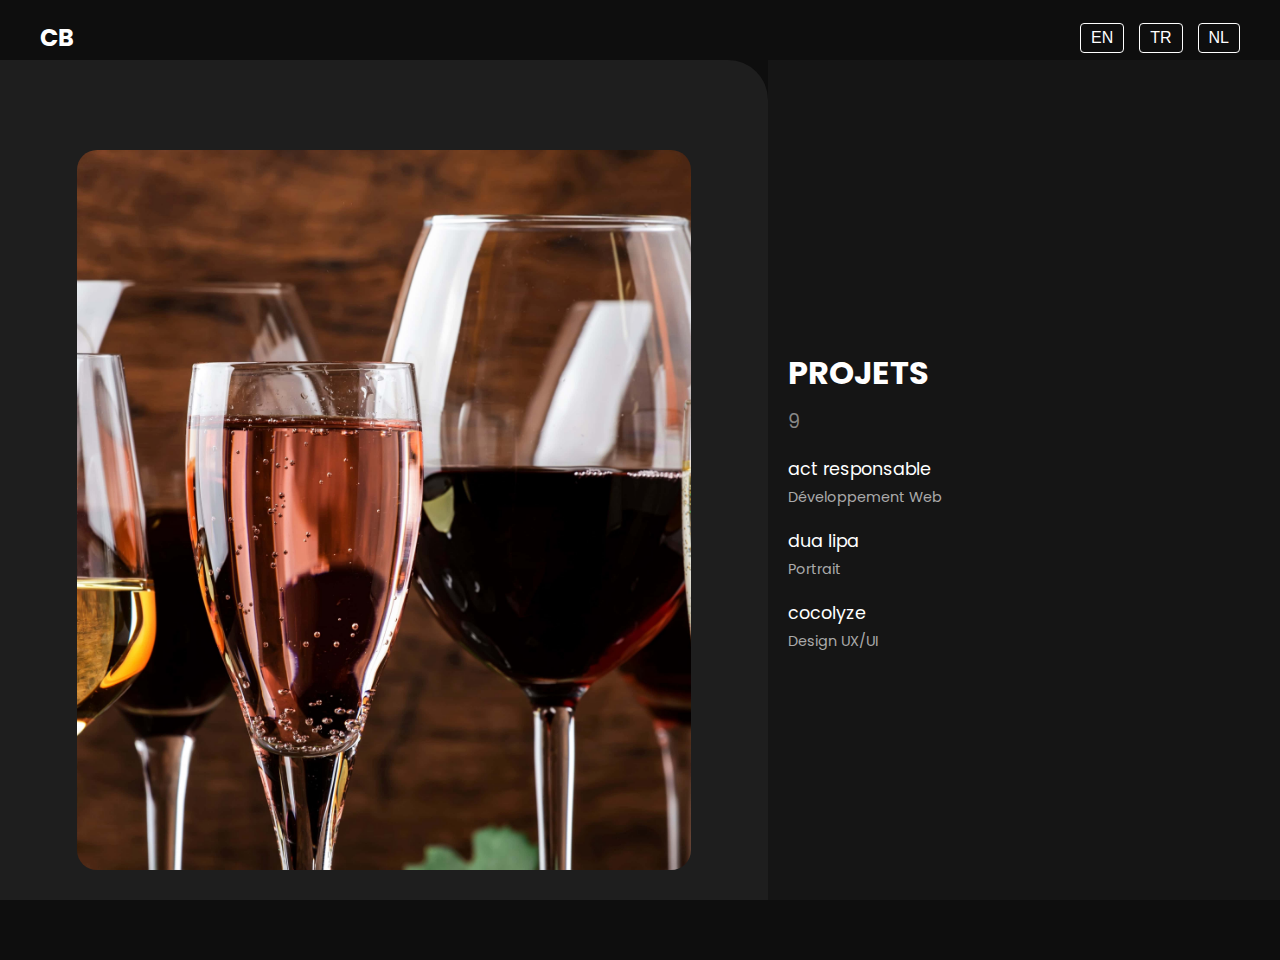
==== placeholder.html @ 66905358 "3rd commit" ====
<!DOCTYPE html>
<html lang="fr">
<head>
  <meta charset="UTF-8">
  <meta name="viewport" content="width=device-width,initial-scale=1.0">
  <title>Projets - Sharlee</title>
  <link rel="preconnect" href="https://fonts.googleapis.com">
  <link rel="preconnect" href="https://fonts.gstatic.com" crossorigin>
  <link 
    href="https://fonts.googleapis.com/css2?family=Poppins:wght@300;400;600&display=swap" 
    rel="stylesheet">
  <link rel="stylesheet" href="styles.css">
</head>
<body>
  <!-- Header (Aynı yapı) -->
  <header>
    <div class="logo">CB</div>
    <div class="language-toggle">
      <button class="lang-btn" data-lang="en">EN</button>
      <button class="lang-btn" data-lang="tr">TR</button>
      <button class="lang-btn" data-lang="nl">NL</button>
    </div>
  </header>

  <!-- Blob’lar -->
  <div class="background-shapes">
    <div class="shape shape1"></div>
    <div class="shape shape2"></div>
    <div class="shape shape3"></div>
  </div>

  <!-- Projeler İçeriği -->
  <main class="projects-content">
    <!-- Sol tarafta büyük resim / placeholder alanı -->
    <div class="projects-left-panel">
      <div class="project-preview" id="projectPreview"></div>
    </div>

    <!-- Sağ tarafta proje listesi -->
    <div class="projects-right-panel">
      <h2 data-key="projectsTitle">PROJETS</h2>
      <span class="projects-count">9</span>

      <ul class="projects-list">
        <li class="project-item"
            data-img="images/slide1.png">
          act responsable
          <span class="project-subtitle">Développement Web</span>
        </li>
        <li class="project-item"
            data-img="images/slide2.png">
          dua lipa
          <span class="project-subtitle">Portrait</span>
        </li>
        <li class="project-item"
            data-img="images/slide3.png">
          cocolyze
          <span class="project-subtitle">Design UX/UI</span>
        </li>
        <!-- diğer projeler... -->
      </ul>
    </div>
  </main>

  <script src="script.js"></script>
</body>
</html>
---- styles.css ----
/* Sıfırlama */
* {
  margin: 0;
  padding: 0;
  box-sizing: border-box;
}

/* Genel sayfa ayarları */
html, body {
  width: 100%;
  height: 100%;
  font-family: 'Poppins', sans-serif;
  background-color: #0e0e0e;
  color: #fff;
  overflow: hidden; /* Şekillerin dışarı taşması durumunda yatay scrollbar görünmesin */
  position: relative;
}

/* Üst Kısım (Header) */
header {
  position: absolute;
  top: 20px;
  left: 0;
  width: 100%;
  padding: 0 40px;
  display: flex;
  justify-content: space-between;
  z-index: 10; /* Şekillerin altında kalmaması için */
}

.logo {
  font-weight: bold;
  font-size: 1.5rem;
}

.language-toggle {
  display: flex;
  gap: 15px;
  align-items: center;
}

.lang-btn {
  background: transparent;
  border: 1px solid #fff;
  color: #fff;
  padding: 5px 10px;
  font-size: 1rem;
  border-radius: 4px;
  cursor: pointer;
  transition: background 0.3s ease, color 0.3s ease, transform 0.2s ease;
}

.lang-btn:hover {
  background: #fff;
  color: #0e0e0e;
  transform: scale(1.05);
}

.lang-btn:focus {
  outline: none;
  background: rgba(255, 255, 255, 0.3);
}


/* Fareye duyarlı şekillerin kapsayıcısı */
.background-shapes {
  position: absolute;
  top: 0;
  left: 0;
  width: 100%;
  height: 100%;
  overflow: hidden;
  z-index: 1;
}

/* Şekillerin temel stilleri (blob hissi için) */
.shape {
  position: relative;
  /* width, height ve border-radius üstteki gibi shape1, shape2, shape3’te özelleşecek */
  background: radial-gradient(
    circle at 30% 30%,
    #2a2a2a 0%,
    #0f0f0f 60%,
    #000000 100%
  );
  opacity: 0.85;
  z-index: 1;
  transition: transform 0.2s ease-out;
}

.shape1 {
  width: 450px;
  height: 350px;
  /* Her köşeye farklı radius vererek organik bir form yaratıyoruz */
  border-radius: 50% 40% 60% 50% / 40% 50% 50% 60%;
  top: 10%;
  left: 5%;
  position: absolute; 
  animation: shapeEnter 1s ease-out forwards;
  animation-delay: 0.3s; /* Biraz gecikmeyle başlasın */

}

.shape2 {
  width: 300px;
  height: 400px;
  border-radius: 40% 60% 50% 50% / 50% 40% 60% 50%;
  top: 40%;
  left: 60%;
  animation: shapeEnter 1s ease-out forwards;
  animation-delay: 0.6s; /* Biraz gecikmeyle başlasın */
  position: absolute; 


}

.shape3 {
  width: 400px;
  height: 400px;
  border-radius: 60% 40% 40% 60% / 50% 60% 40% 50%;
  top: 70%;
  left: 25%;
  animation: shapeEnter 1s ease-out forwards;
  animation-delay: 0.9s; /* Biraz gecikmeyle başlasın */
  position: absolute; 


}

.shape::before {
  content: "";
  position: absolute;
  top: 15%;
  left: 20%;
  width: 60%;
  height: 60%;
  border-radius: 50%;
  background: radial-gradient(
    circle,
    rgba(255, 255, 255, 0.07),
    rgba(0, 0, 0, 0) 70%
  );
}

/* Geçiş animasyonu için blob'ların dönüşüm ayarı */
.shape.transition-active {
  transform: scale(10); /* Bu değeri, blob'ların tüm ekranı kaplaması için ayarlayın */
  transition: transform 1s ease-in-out;
}


/* Giriş animasyonu tanımı */
@keyframes shapeEnter {
  0% {
    /* transform: translateY(50px) scale(0.5); */
    opacity: 0;
  }
  100% {
    /* transform: translateY(0) scale(1); */
    opacity: 1;
  }
}


/* Hero içeriği */
.hero-content {
  position: relative;
  z-index: 2; /* Şekillerin üstünde dursun */
  display: flex;
  flex-direction: column;
  align-items: center;
  justify-content: center;
  height: 100vh; 
  text-align: center;
  padding: 0 20px;
}

.hero-content h1 {
  font-size: 2.5rem;
  line-height: 1.3;
  margin-bottom: 1rem;
}

.hero-content p {
  font-size: 1.2rem;
  margin-bottom: 2rem;
}

/* Butonlar */
.buttons {
  display: flex;
  gap: 1rem;
}

.btn {
  text-decoration: none;
  color: #fff;
  border: 2px solid #fff;
  padding: 0.75rem 1.5rem;
  transition: background-color 0.3s, color 0.3s;
  font-size: 1rem;
}

.btn:hover {
  background-color: #fff;
  color: #0e0e0e;
}

/* Projeler İçeriği */
.projects-content {
  position: relative;
  z-index: 2;
  display: flex;
  width: 100%;
  height: 100vh;
  margin-top: 60px; /* Header’ın kapladığı alan kadar boşluk */
}

/* Soldaki panel */
.projects-left-panel {
  width: 60%;
  height: 100vh;
  background-color: #1e1e1e;
  border-top-right-radius: 40px;
  border-bottom-right-radius: 40px;
  display: flex;
  justify-content: center;
  align-items: center;
}

/* Solda proje resmi alanı */
.project-preview {
  width: 80%;
  height: 80%;
  background-color: #2c2c2c;
  border-radius: 20px;
  background-size: cover;
  background-position: center;
  background-repeat: no-repeat;
  transition: background-image 0.3s ease;
}

/* Sağdaki panel */
.projects-right-panel {
  width: 40%;
  background-color: #151515;
  padding: 40px 20px;
  display: flex;
  flex-direction: column;
  justify-content: center;
}

.projects-right-panel h2 {
  font-size: 2rem;
  margin-bottom: 10px;
}

.projects-count {
  font-size: 1.2rem;
  color: #888;
  margin-bottom: 20px;
}

.projects-list {
  list-style: none;
}

.project-item {
  font-size: 1.1rem;
  margin-bottom: 20px;
  cursor: pointer;
  position: relative;
  transition: color 0.3s;
}

.project-item:hover {
  color: #ff3b3b;
}

.project-subtitle {
  display: block;
  font-size: 0.9rem;
  color: #aaa;
  margin-top: 5px;
}
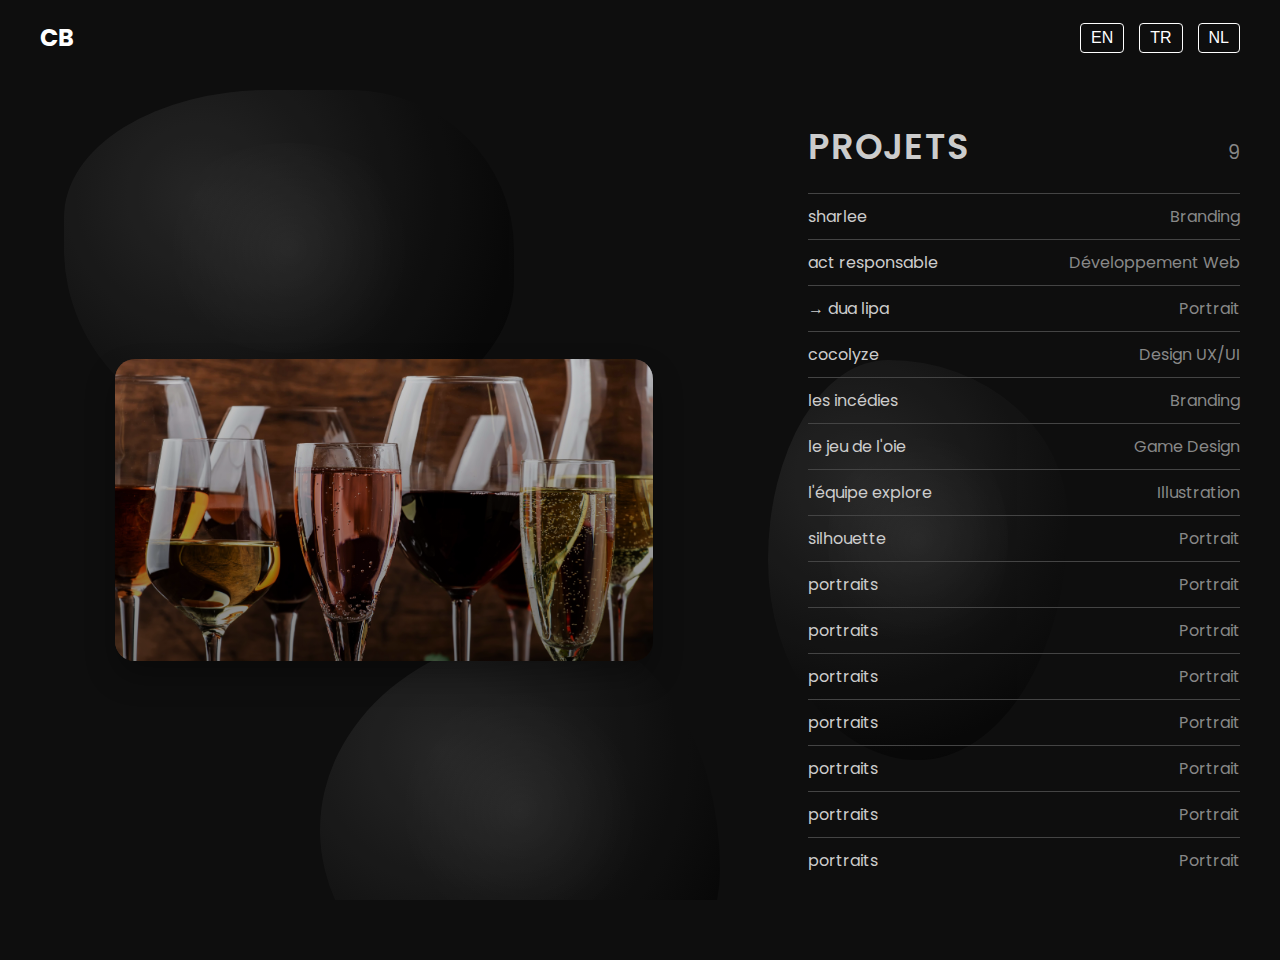
==== commit e1ed13ca: "4th commit" ====
--- a/placeholder.html
+++ b/placeholder.html
@@ -10,6 +10,7 @@
     href="https://fonts.googleapis.com/css2?family=Poppins:wght@300;400;600&display=swap" 
     rel="stylesheet">
   <link rel="stylesheet" href="styles.css">
+  <link rel="stylesheet" href="https://cdnjs.cloudflare.com/ajax/libs/font-awesome/6.4.0/css/all.min.css" integrity="sha512-p1CmY1Q0Yk/76ScPKGkRka+6tH4aXWurZPvdKjwFqzk9R1Gb1LuWhZL9ZXxwJm+AbHTr6Hyc6jnq5l8cIGzkwg==" crossorigin="anonymous" referrerpolicy="no-referrer" />
 </head>
 <body>
   <!-- Header (Aynı yapı) -->
@@ -29,6 +30,8 @@
     <div class="shape shape3"></div>
   </div>
 
+  
+
   <!-- Projeler İçeriği -->
   <main class="projects-content">
     <!-- Sol tarafta büyük resim / placeholder alanı -->
@@ -36,33 +39,87 @@
       <div class="project-preview" id="projectPreview"></div>
     </div>
 
-    <!-- Sağ tarafta proje listesi -->
     <div class="projects-right-panel">
-      <h2 data-key="projectsTitle">PROJETS</h2>
-      <span class="projects-count">9</span>
+  <!-- Başlık ve proje sayısı aynı satırda -->
+  <div class="projects-header">
+    <h2 class="projects-title">PROJETS</h2>
+    <span class="projects-count">9</span>
+  </div>
 
-      <ul class="projects-list">
-        <li class="project-item"
-            data-img="images/slide1.png">
-          act responsable
-          <span class="project-subtitle">Développement Web</span>
-        </li>
-        <li class="project-item"
-            data-img="images/slide2.png">
-          dua lipa
-          <span class="project-subtitle">Portrait</span>
-        </li>
-        <li class="project-item"
-            data-img="images/slide3.png">
-          cocolyze
-          <span class="project-subtitle">Design UX/UI</span>
-        </li>
-        <!-- diğer projeler... -->
-      </ul>
-    </div>
+  <!-- Projeler Listesi -->
+  <ul class="projects-list">
+    <li class="project-row" data-img="images/slide3.png">
+      <span class="project-name">sharlee</span>
+      <span class="project-category">Branding</span>
+    </li>
+    <li class="project-row" data-img="images/slide3.png">
+      <span class="project-name">act responsable</span>
+      <span class="project-category">Développement Web</span>
+    </li>
+    <li class="project-row" data-img="images/slide3.png">
+      <!-- Örnek: Başına ok koymak için → ekledik -->
+      <span class="project-name">→ dua lipa</span>
+      <span class="project-category">Portrait</span>
+    </li>
+    <li class="project-row" data-img="images/slide3.png">
+      <span class="project-name">cocolyze</span>
+      <span class="project-category">Design UX/UI</span>
+    </li>
+    <li class="project-row" data-img="images/slide3.png">
+      <span class="project-name">les incédies</span>
+      <span class="project-category">Branding</span>
+    </li>
+    <li class="project-row" data-img="images/slide3.png">
+      <span class="project-name">le jeu de l'oie</span>
+      <span class="project-category">Game Design</span>
+    </li>
+    <li class="project-row" data-img="images/slide3.png">
+      <span class="project-name">l'équipe explore</span>
+      <span class="project-category">Illustration</span>
+    </li>
+    <li class="project-row" data-img="images/slide3.png">
+      <span class="project-name">silhouette</span>
+      <span class="project-category">Portrait</span>
+    </li>
+    <li class="project-row" data-img="images/slide3.png">
+      <span class="project-name">portraits</span>
+      <span class="project-category">Portrait</span>
+    </li>
+    <li class="project-row" data-img="images/slide3.png">
+      <span class="project-name">portraits</span>
+      <span class="project-category">Portrait</span>
+    </li>
+    <li class="project-row" data-img="images/slide3.png">
+      <span class="project-name">portraits</span>
+      <span class="project-category">Portrait</span>
+    </li>
+    <li class="project-row" data-img="images/slide3.png">
+      <span class="project-name">portraits</span>
+      <span class="project-category">Portrait</span>
+    </li>
+    <li class="project-row" data-img="images/slide3.png">
+      <span class="project-name">portraits</span>
+      <span class="project-category">Portrait</span>
+    </li>
+    <li class="project-row" data-img="images/slide3.png">
+      <span class="project-name">portraits</span>
+      <span class="project-category">Portrait</span>
+    </li>
+    <li class="project-row" data-img="images/slide3.png">
+      <span class="project-name">portraits</span>
+      <span class="project-category">Portrait</span>
+    </li>
+  </ul>
+</div>
+
   </main>
 
   <script src="script.js"></script>
+
+
+
+
+  
 </body>
 </html>
  --- a/styles.css
+++ b/styles.css
@@ -220,67 +220,124 @@
 .projects-left-panel {
   width: 60%;
   height: 100vh;
-  background-color: #1e1e1e;
+  /* background-color: #1e1e1e; */
   border-top-right-radius: 40px;
   border-bottom-right-radius: 40px;
   display: flex;
   justify-content: center;
   align-items: center;
-}
-
-/* Solda proje resmi alanı */
+  }
+
 .project-preview {
-  width: 80%;
-  height: 80%;
+  position: relative;
+  width: 70%;              /* Daha küçük yap */
+  aspect-ratio: 16 / 9;    /* Örnek: 16:9 en-boy oranı */
+  /* height: 70%;             Daha küçük yap */
+  border-radius: 20px;     /* Kenarları yumuşat */
+  overflow: hidden;
   background-color: #2c2c2c;
-  border-radius: 20px;
-  background-size: cover;
+  background-size: cover;  /* Resmi kaplayacak şekilde ayarla */
   background-position: center;
   background-repeat: no-repeat;
-  transition: background-image 0.3s ease;
-}
-
-/* Sağdaki panel */
+  box-shadow: 0 15px 30px rgba(0, 0, 0, 0.3); /* Yumuşak bir gölge */
+  transition: 
+  opacity 0.7s ease;    /* opacity animasyonu */
+  opacity: 1;                 /* Başlangıçta görünür olsun */
+  margin: auto;
+  
+}
+
+.project-preview::after {
+  content: "";
+  position: absolute;
+  top: 0; left: 0;
+  width: 100%; height: 100%;
+  background: linear-gradient(rgba(0,0,0,0.2), rgba(0,0,0,0.5));
+  /* Degrade veya sabit bir yarı saydam renk */
+  pointer-events: none;
+}
+
+@keyframes smoothScaleUp {
+  from {
+    transform: scale(1);
+  }
+  to {
+    transform: scale(1.02);
+  }
+}
+
+.project-preview:hover {
+  animation: smoothScaleUp 0.3s ease-in-out forwards; /* Hover olduğunda büyütme animasyonu */
+}
+/* Sağ paneli daha “estetik” yapmak için ayarlar */
 .projects-right-panel {
   width: 40%;
-  background-color: #151515;
-  padding: 40px 20px;
+  /* Arka planı istersen transparan bırak veya koyu bir renk ver */
+  /* background-color: #151515; */
+  padding: 60px 40px;      /* İç boşlukları arttırarak ferah görünüm */
   display: flex;
   flex-direction: column;
-  justify-content: center;
-}
-
-.projects-right-panel h2 {
-  font-size: 2rem;
-  margin-bottom: 10px;
+  justify-content: flex-start;
+  /* align-items: flex-start;  metinleri sola yaslamak istersen */
+  color: #ccc;             /* Yazı rengi (isteğe göre) */
+}
+
+/* Başlık ve proje sayısı */
+.projects-header {
+  display: flex;
+  justify-content: space-between;  /* “PROJETS” solda, “9” sağda */
+  align-items: baseline;
+  margin-bottom: 20px;             /* Listeyle araya boşluk */
+}
+
+.projects-title {
+  font-size: 2.2rem;        /* Başlık boyutu */
+  font-weight: 600;         /* Kalınlık */
+  letter-spacing: 0.05em;   /* Harfler arası boşluk */
+  text-transform: uppercase; /* Büyük harf */
 }
 
 .projects-count {
   font-size: 1.2rem;
-  color: #888;
-  margin-bottom: 20px;
-}
-
+  color: #888;              /* Sayıyı hafif soluk yap */
+}
+
+/* Liste (çizgili stil) */
 .projects-list {
   list-style: none;
-}
-
-.project-item {
-  font-size: 1.1rem;
-  margin-bottom: 20px;
-  cursor: pointer;
-  position: relative;
+  margin: 0;
+  padding: 0;
+  border-top: 1px solid #444; /* Üstte ince bir çizgi */
+}
+
+/* Her satır, sol ve sağ alan (isim ve kategori) */
+.project-row {
+  display: flex;
+  justify-content: space-between; /* Solda proje adı, sağda kategori */
+  align-items: center;
+  padding: 10px 0;                /* Satır yüksekliği */
+  border-bottom: 1px solid #444;  /* Alt çizgi */
   transition: color 0.3s;
 }
 
-.project-item:hover {
-  color: #ff3b3b;
-}
-
-.project-subtitle {
-  display: block;
-  font-size: 0.9rem;
-  color: #aaa;
-  margin-top: 5px;
-}
-
+/* Son satırda alt çizgiyi kaldırmak istersen */
+.project-row:last-child {
+  border-bottom: none;
+}
+
+.project-name {
+  font-size: 1rem;
+  /* text-transform: lowercase; // İstersen hepsini küçük yap */
+  /* veya text-transform: capitalize; // kelimelerin baş harfi büyük */
+}
+
+.project-category {
+  font-size: 1rem;
+  color: #888;
+}
+
+.project-row:hover {
+  color: #fff; /* Hover’da hem name hem category beyaza döner */
+}
+
+
